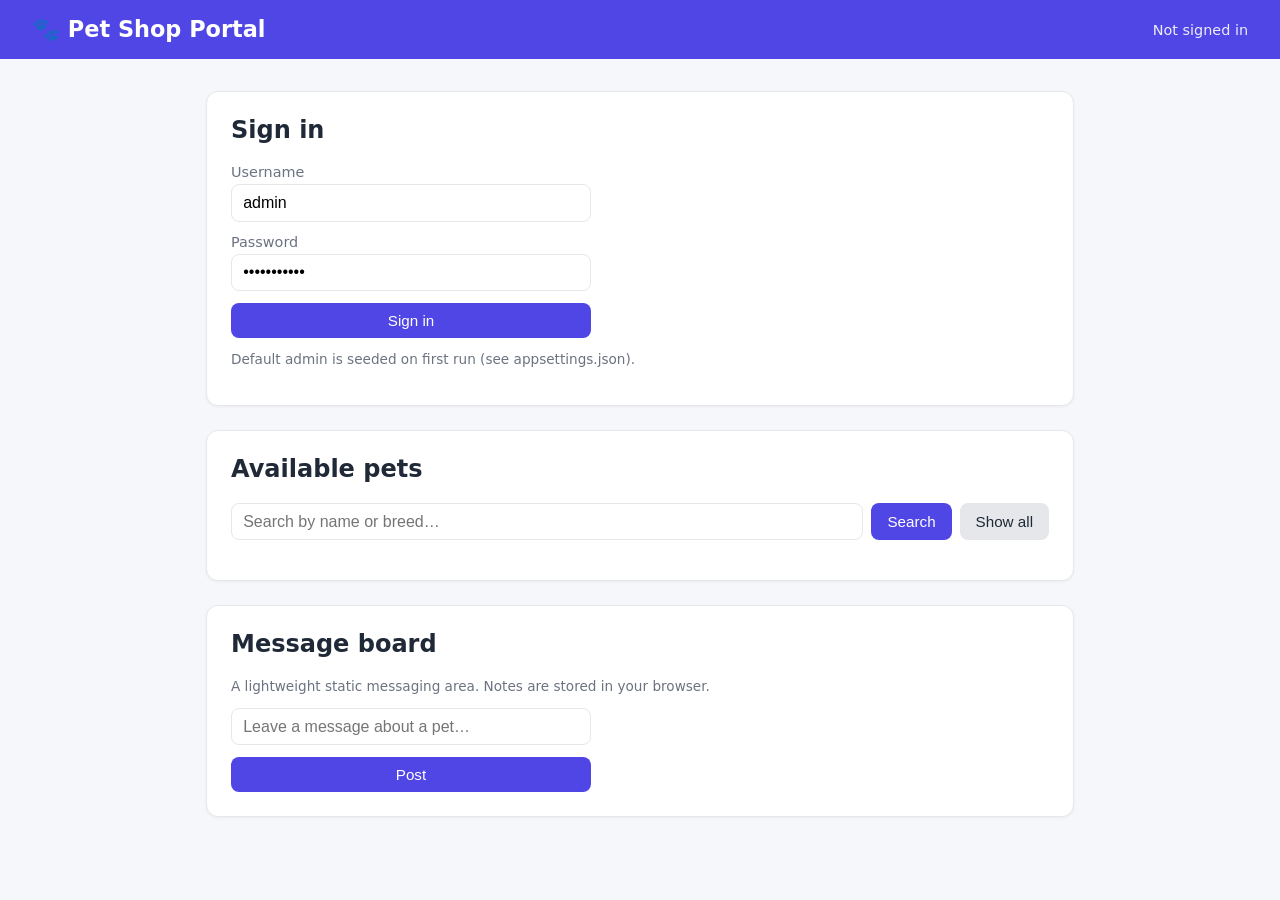
==== src/PetShop.Api/wwwroot/index.html @ f70ee287 "Initial commit" ====
<!DOCTYPE html>
<html lang="en">
<head>
    <meta charset="utf-8" />
    <meta name="viewport" content="width=device-width, initial-scale=1" />
    <title>Pet Shop — Portal</title>
    <link rel="stylesheet" href="css/site.css" />
</head>
<body>
    <header class="topbar">
        <h1>🐾 Pet Shop Portal</h1>
        <div id="authStatus" class="auth-status">Not signed in</div>
    </header>

    <main>
        <!-- Sign in -->
        <section class="card" id="loginCard">
            <h2>Sign in</h2>
            <form id="loginForm">
                <label>Username <input id="username" value="admin" autocomplete="username" /></label>
                <label>Password <input id="password" type="password" value="Admin#12345" autocomplete="current-password" /></label>
                <button type="submit">Sign in</button>
            </form>
            <p class="hint">Default admin is seeded on first run (see appsettings.json).</p>
        </section>

        <!-- Pets -->
        <section class="card">
            <h2>Available pets</h2>
            <div class="search-row">
                <input id="searchTerm" placeholder="Search by name or breed…" />
                <button id="searchBtn">Search</button>
                <button id="refreshBtn" class="secondary">Show all</button>
            </div>
            <ul id="petList" class="pet-list"></ul>
        </section>

        <!-- Messaging board (static, client-side) -->
        <section class="card">
            <h2>Message board</h2>
            <p class="hint">A lightweight static messaging area. Notes are stored in your browser.</p>
            <form id="messageForm">
                <input id="messageInput" placeholder="Leave a message about a pet…" />
                <button type="submit">Post</button>
            </form>
            <ul id="messageList" class="message-list"></ul>
        </section>
    </main>

    <script src="js/app.js"></script>
</body>
</html>
---- src/PetShop.Api/wwwroot/css/site.css ----
:root {
    --bg: #f5f7fa;
    --card: #ffffff;
    --accent: #4f46e5;
    --accent-dark: #4338ca;
    --text: #1f2937;
    --muted: #6b7280;
    --border: #e5e7eb;
}

* { box-sizing: border-box; }

body {
    margin: 0;
    font-family: system-ui, -apple-system, "Segoe UI", Roboto, sans-serif;
    background: var(--bg);
    color: var(--text);
}

.topbar {
    display: flex;
    align-items: center;
    justify-content: space-between;
    padding: 1rem 2rem;
    background: var(--accent);
    color: #fff;
}

.topbar h1 { margin: 0; font-size: 1.4rem; }
.auth-status { font-size: .9rem; opacity: .9; }

main {
    max-width: 900px;
    margin: 2rem auto;
    padding: 0 1rem;
    display: grid;
    gap: 1.5rem;
}

.card {
    background: var(--card);
    border: 1px solid var(--border);
    border-radius: 12px;
    padding: 1.5rem;
    box-shadow: 0 1px 3px rgba(0,0,0,.05);
}

.card h2 { margin-top: 0; }

form { display: flex; flex-direction: column; gap: .75rem; max-width: 360px; }
label { display: flex; flex-direction: column; gap: .25rem; font-size: .9rem; color: var(--muted); }

input {
    padding: .55rem .7rem;
    border: 1px solid var(--border);
    border-radius: 8px;
    font-size: 1rem;
}

button {
    padding: .55rem 1rem;
    border: none;
    border-radius: 8px;
    background: var(--accent);
    color: #fff;
    font-size: .95rem;
    cursor: pointer;
}
button:hover { background: var(--accent-dark); }
button.secondary { background: #e5e7eb; color: var(--text); }

.search-row { display: flex; gap: .5rem; margin-bottom: 1rem; }
.search-row input { flex: 1; }

.pet-list, .message-list { list-style: none; padding: 0; margin: 0; display: grid; gap: .5rem; }

.pet-list li {
    display: flex;
    justify-content: space-between;
    padding: .75rem 1rem;
    border: 1px solid var(--border);
    border-radius: 8px;
}
.pet-list .price { font-weight: 600; color: var(--accent); }
.pet-list .breed { color: var(--muted); font-size: .85rem; }

.message-list li {
    padding: .6rem .9rem;
    background: #f9fafb;
    border-left: 3px solid var(--accent);
    border-radius: 6px;
}
.message-list .time { display: block; font-size: .75rem; color: var(--muted); }

.hint { color: var(--muted); font-size: .85rem; }
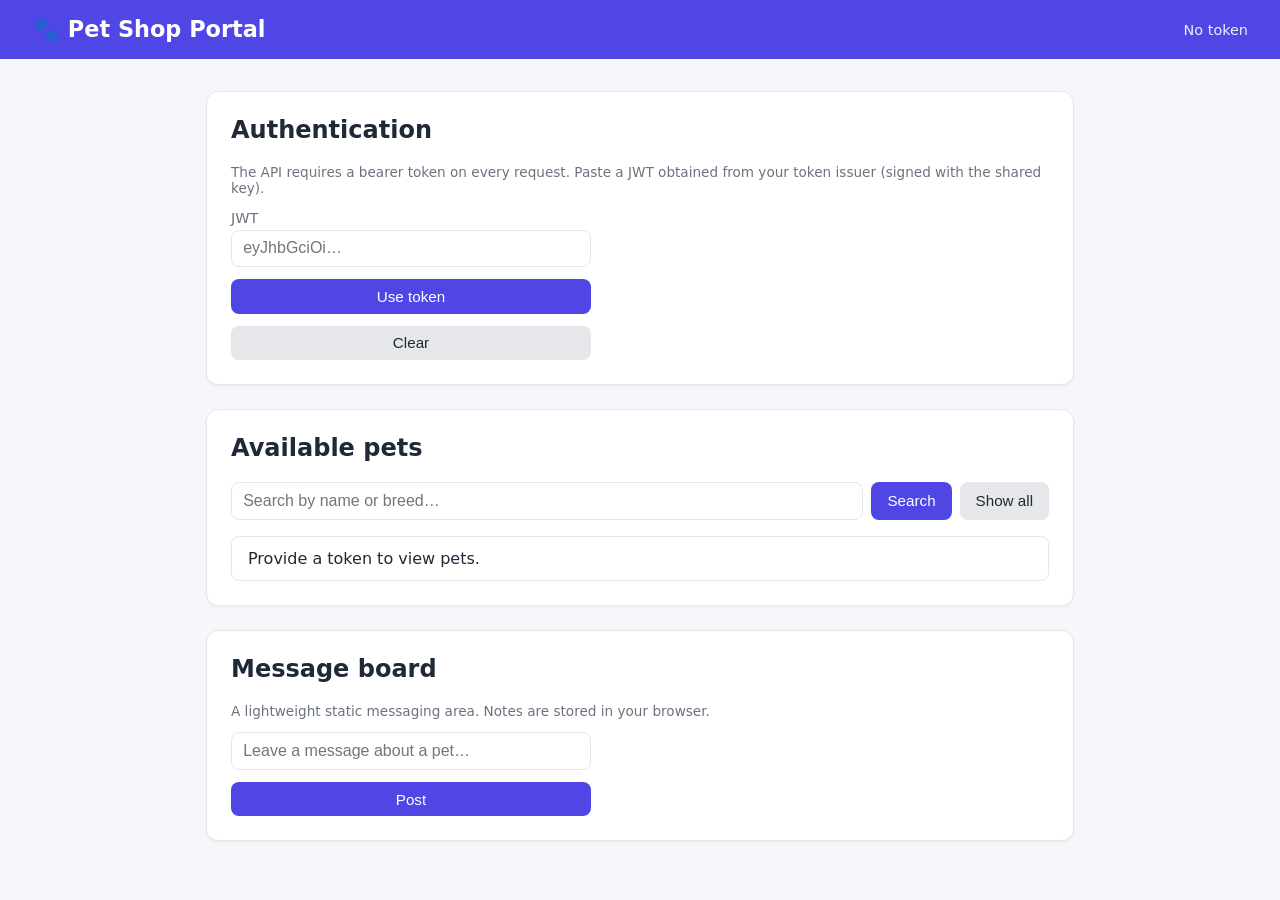
==== commit ffc93c2f: "v3" ====
--- a/src/PetShop.Api/wwwroot/index.html
+++ b/src/PetShop.Api/wwwroot/index.html
@@ -9,19 +9,20 @@
 <body>
     <header class="topbar">
         <h1>🐾 Pet Shop Portal</h1>
-        <div id="authStatus" class="auth-status">Not signed in</div>
+        <div id="authStatus" class="auth-status">No token</div>
     </header>
 
     <main>
-        <!-- Sign in -->
-        <section class="card" id="loginCard">
-            <h2>Sign in</h2>
-            <form id="loginForm">
-                <label>Username <input id="username" value="admin" autocomplete="username" /></label>
-                <label>Password <input id="password" type="password" value="Admin#12345" autocomplete="current-password" /></label>
-                <button type="submit">Sign in</button>
+        <!-- Provide a token -->
+        <section class="card" id="authCard">
+            <h2>Authentication</h2>
+            <p class="hint">The API requires a bearer token on every request. Paste a JWT
+                obtained from your token issuer (signed with the shared key).</p>
+            <form id="tokenForm">
+                <label>JWT <input id="tokenInput" placeholder="eyJhbGciOi…" autocomplete="off" /></label>
+                <button type="submit">Use token</button>
+                <button type="button" id="clearTokenBtn" class="secondary">Clear</button>
             </form>
-            <p class="hint">Default admin is seeded on first run (see appsettings.json).</p>
         </section>
 
         <!-- Pets -->
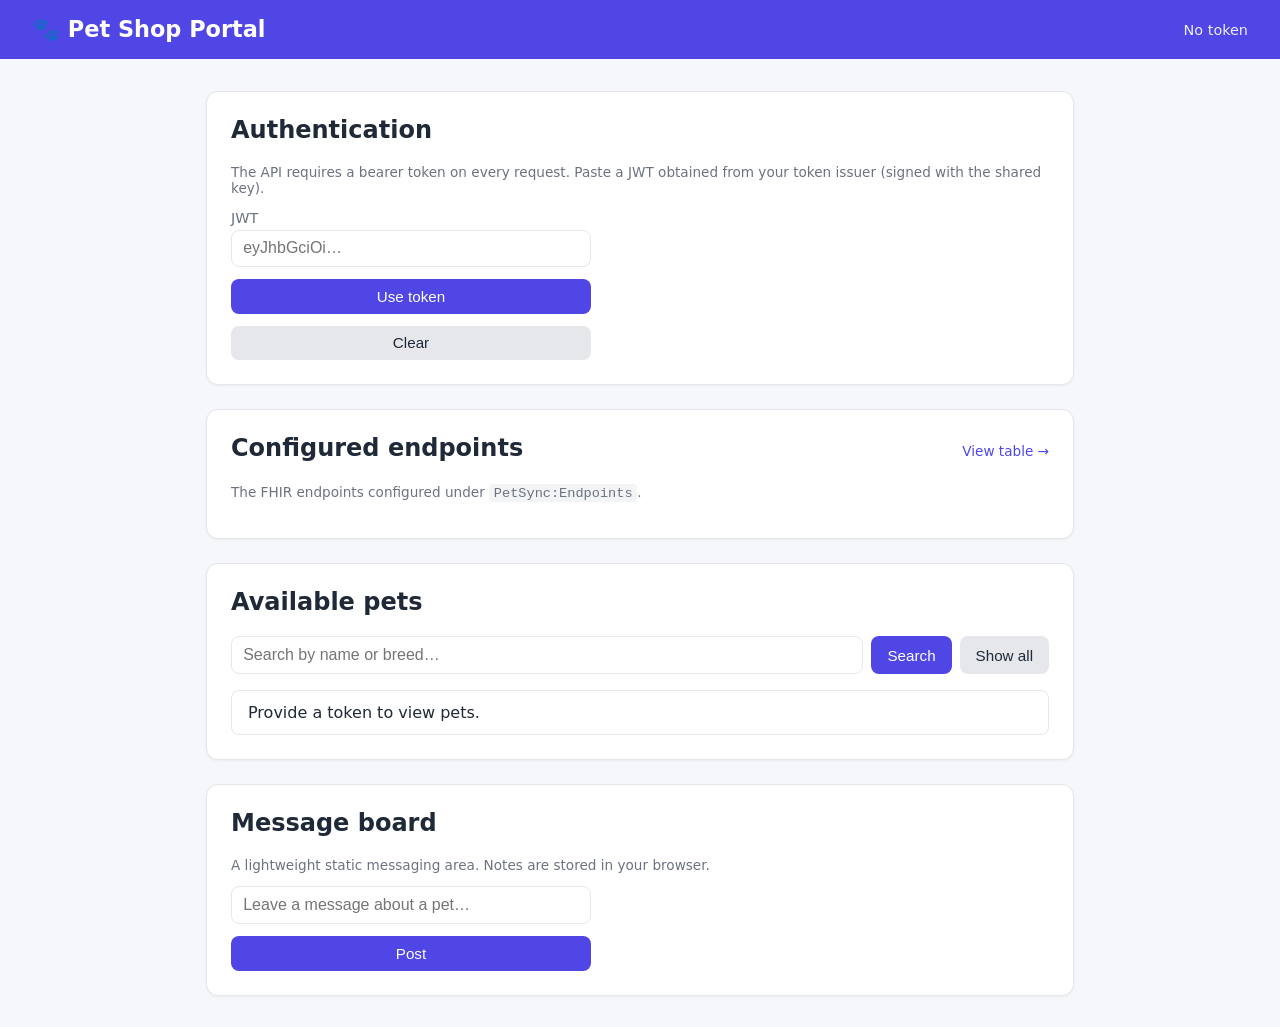
==== commit 7a26cb2f: "v40" ====
--- a/src/PetShop.Api/wwwroot/index.html
+++ b/src/PetShop.Api/wwwroot/index.html
@@ -23,6 +23,15 @@
                 <button type="submit">Use token</button>
                 <button type="button" id="clearTokenBtn" class="secondary">Clear</button>
             </form>
+        </section>
+
+        <!-- Configured endpoints -->
+        <section class="card">
+            <div class="card-head">
+                <h2>Configured endpoints</h2>
+                <a class="back-link" href="/endpoints">View table →</a>
+            </div>
+            <p class="hint">The FHIR endpoints configured under <code>PetSync:Endpoints</code>.</p>
         </section>
 
         <!-- Pets -->
--- a/src/PetShop.Api/wwwroot/css/site.css
+++ b/src/PetShop.Api/wwwroot/css/site.css
@@ -28,6 +28,10 @@
 
 .topbar h1 { margin: 0; font-size: 1.4rem; }
 .auth-status { font-size: .9rem; opacity: .9; }
+
+.topnav { display: flex; gap: 1.25rem; }
+.topnav a { color: #fff; text-decoration: none; font-size: .9rem; opacity: .9; }
+.topnav a:hover { opacity: 1; text-decoration: underline; }
 
 main {
     max-width: 900px;
@@ -93,3 +97,37 @@
 .message-list .time { display: block; font-size: .75rem; color: var(--muted); }
 
 .hint { color: var(--muted); font-size: .85rem; }
+.hint code { background: #f3f4f6; padding: .1rem .3rem; border-radius: 4px; }
+
+.card-head { display: flex; align-items: baseline; justify-content: space-between; gap: 1rem; }
+.card-head h2 { margin-bottom: .5rem; }
+.back-link { color: var(--accent); text-decoration: none; font-size: .85rem; }
+.back-link:hover { text-decoration: underline; }
+
+/* Horizontal scroll on narrow screens instead of squeezing the URL columns. */
+.table-wrap { overflow-x: auto; margin-top: 1rem; }
+
+.data-table {
+    width: 100%;
+    border-collapse: collapse;
+    font-size: .85rem;
+}
+
+.data-table th, .data-table td {
+    text-align: left;
+    padding: .6rem .75rem;
+    border-bottom: 1px solid var(--border);
+    vertical-align: top;
+}
+
+.data-table th {
+    background: #f9fafb;
+    color: var(--muted);
+    font-weight: 600;
+    white-space: nowrap;
+}
+
+.data-table tbody tr:last-child td { border-bottom: none; }
+.data-table tbody tr:hover td { background: #f9fafb; }
+.data-table td a { color: var(--accent); word-break: break-all; }
+.data-table .empty { color: var(--muted); text-align: center; padding: 1.25rem; }
